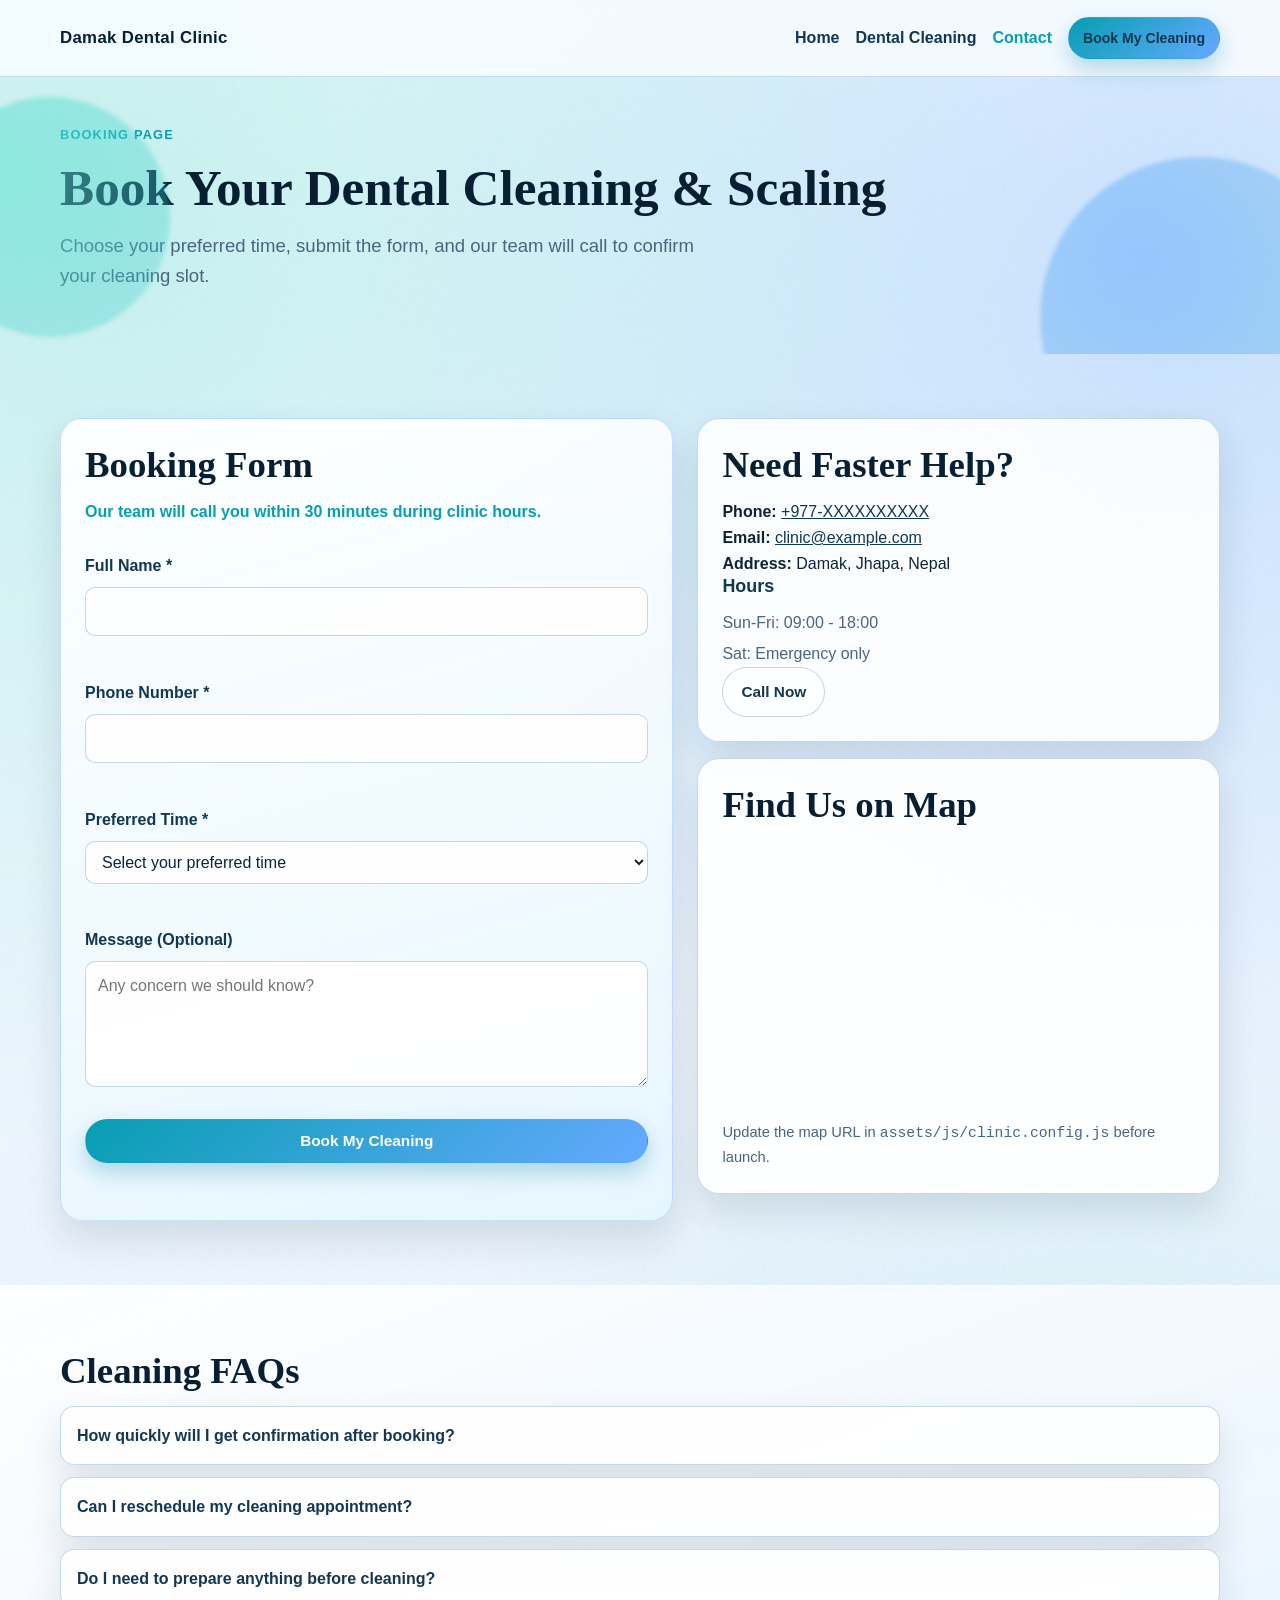
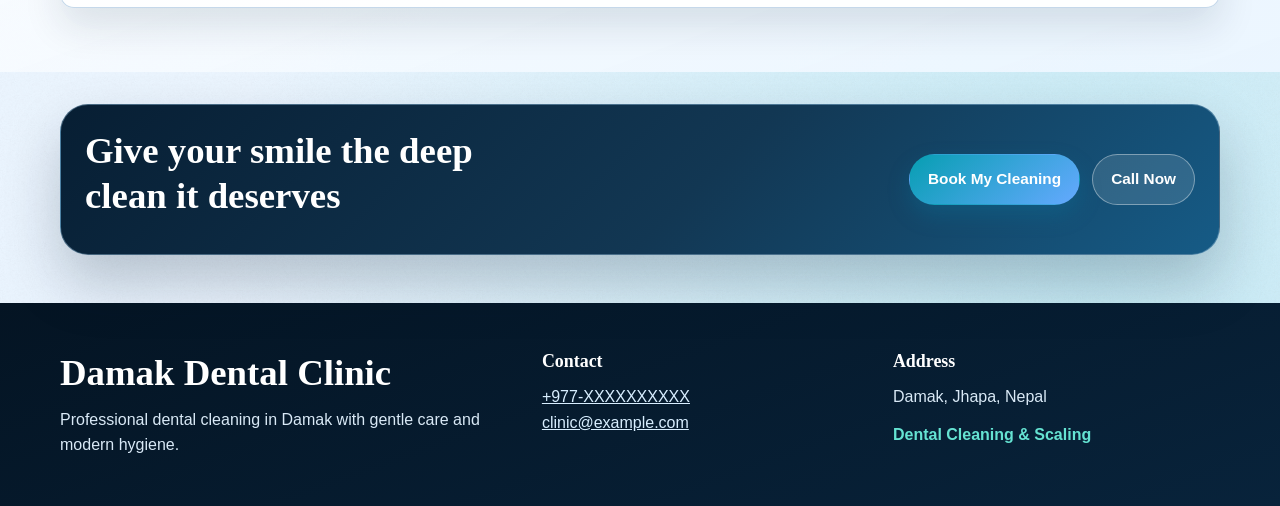
==== contact.html @ 348a1a47 "Initial dental cleaning site" ====
<!doctype html>
<html lang="en">
<head>
  <meta charset="UTF-8" />
  <meta name="viewport" content="width=device-width, initial-scale=1.0" />
  <title>Book Dental Cleaning | Damak Dental Clinic</title>
  <meta name="description" content="Book your dental cleaning in Damak. Send your preferred time and our clinic team will confirm your appointment quickly." />
  <meta property="og:title" content="Book Dental Cleaning in Damak" />
  <meta property="og:description" content="Fast booking for professional teeth cleaning and scaling in Damak." />
  <meta property="og:type" content="website" />
  <meta property="og:url" content="https://example.com/contact.html" />
  <meta property="og:image" content="https://example.com/assets/images/hero-cleaning-main.jpg" />
  <link rel="stylesheet" href="assets/css/styles.css" />
</head>
<body>
  <a class="skip-link" href="#main-content">Skip to content</a>
  <header class="site-header">
    <div class="container nav-wrap">
      <a href="index.html" class="brand" data-clinic-name>Damak Dental Clinic</a>
      <button class="nav-toggle" type="button" aria-expanded="false" aria-controls="site-nav" aria-label="Toggle menu">
        <span></span><span></span><span></span>
      </button>
      <nav id="site-nav" class="site-nav" aria-label="Main navigation">
        <a href="index.html">Home</a>
        <a href="services.html">Dental Cleaning</a>
        <a class="active" href="contact.html">Contact</a>
        <a class="btn btn-primary btn-sm" data-primary-cta href="contact.html#booking-form">Book My Cleaning</a>
      </nav>
    </div>
  </header>

  <main id="main-content">
    <section class="hero section page-intro">
      <div class="hero-bg" aria-hidden="true">
        <span class="parallax-layer orb orb-1" data-speed="0.06"></span>
        <span class="parallax-layer orb orb-2" data-speed="0.1"></span>
      </div>
      <div class="container">
        <p class="kicker">Booking Page</p>
        <h1>Book Your <span data-primary-service>Dental Cleaning &amp; Scaling</span></h1>
        <p class="lead">Choose your preferred time, submit the form, and our team will call to confirm your cleaning slot.</p>
      </div>
    </section>

    <section class="section reveal">
      <div class="container booking-grid">
        <article class="card form-card highlight-card">
          <h2>Booking Form</h2>
          <p class="booking-window" data-booking-window>Our team will call you within 30 minutes during clinic hours.</p>
          <form id="booking-form" novalidate>
            <label for="name">Full Name *</label>
            <input id="name" name="name" type="text" autocomplete="name" required />
            <p id="name-error" class="field-error" role="alert"></p>

            <label for="phone">Phone Number *</label>
            <input id="phone" name="phone" type="tel" autocomplete="tel" required />
            <p id="phone-error" class="field-error" role="alert"></p>

            <label for="preferredTime">Preferred Time *</label>
            <select id="preferredTime" name="preferredTime" required>
              <option value="">Select your preferred time</option>
              <option value="9:00 AM - 11:00 AM">9:00 AM - 11:00 AM</option>
              <option value="11:00 AM - 1:00 PM">11:00 AM - 1:00 PM</option>
              <option value="1:00 PM - 3:00 PM">1:00 PM - 3:00 PM</option>
              <option value="3:00 PM - 6:00 PM">3:00 PM - 6:00 PM</option>
            </select>
            <p id="preferredTime-error" class="field-error" role="alert"></p>

            <label for="message">Message (Optional)</label>
            <textarea id="message" name="message" rows="4" placeholder="Any concern we should know?"></textarea>
            <p id="message-error" class="field-error" role="alert"></p>

            <button type="submit" class="btn btn-primary" data-primary-cta-label>Book My Cleaning</button>
            <p id="form-status" class="form-status" aria-live="polite"></p>
          </form>
        </article>

        <aside class="contact-side">
          <article class="card">
            <h2>Need Faster Help?</h2>
            <p><strong>Phone:</strong> <a data-phone-link href="tel:+977XXXXXXXXXX"><span data-phone-display>+977-XXXXXXXXXX</span></a></p>
            <p><strong>Email:</strong> <a data-email-link href="mailto:clinic@example.com">clinic@example.com</a></p>
            <p><strong>Address:</strong> <span data-address>Damak, Jhapa, Nepal</span></p>
            <h3>Hours</h3>
            <ul class="hours" data-hours-list>
              <li>Sun-Fri: 9:00 AM - 6:00 PM</li>
              <li>Sat: Emergency only</li>
            </ul>
            <a class="btn btn-secondary" data-phone-link href="tel:+977XXXXXXXXXX">Call Now</a>
          </article>

          <article class="card map-card">
            <h2>Find Us on Map</h2>
            <iframe
              title="Clinic location map"
              data-map-embed
              src="https://www.google.com/maps/embed?pb=PLACEHOLDER"
              loading="lazy"
              referrerpolicy="no-referrer-when-downgrade"
              allowfullscreen>
            </iframe>
            <p class="note">Update the map URL in <code>assets/js/clinic.config.js</code> before launch.</p>
          </article>
        </aside>
      </div>
    </section>

    <section class="section section-alt reveal">
      <div class="container">
        <h2>Cleaning FAQs</h2>
        <div class="faq-group">
          <details class="faq-item">
            <summary>How quickly will I get confirmation after booking?</summary>
            <p>We typically confirm by phone within clinic working hours on the same day.</p>
          </details>
          <details class="faq-item">
            <summary>Can I reschedule my cleaning appointment?</summary>
            <p>Yes, call us and we will help you choose the next available suitable slot.</p>
          </details>
          <details class="faq-item">
            <summary>Do I need to prepare anything before cleaning?</summary>
            <p>No major preparation needed. Brush normally and tell us about sensitivity or current medication.</p>
          </details>
        </div>
      </div>
    </section>

    <section class="section cta-band reveal">
      <div class="container cta-inner">
        <h2>Give your smile the deep clean it deserves</h2>
        <div class="cta-actions">
          <a class="btn btn-primary" data-primary-cta href="contact.html#booking-form">Book My Cleaning</a>
          <a class="btn btn-secondary" data-phone-link href="tel:+977XXXXXXXXXX">Call Now</a>
        </div>
      </div>
    </section>
  </main>

  <footer class="site-footer">
    <div class="container footer-grid">
      <div>
        <h2 data-clinic-name>Damak Dental Clinic</h2>
        <p data-tagline>Gentle, affordable dental care in Damak</p>
      </div>
      <div>
        <h3>Contact</h3>
        <p><a data-phone-link href="tel:+977XXXXXXXXXX"><span data-phone-display>+977-XXXXXXXXXX</span></a></p>
        <p><a data-email-link href="mailto:clinic@example.com">clinic@example.com</a></p>
      </div>
      <div>
        <h3>Address</h3>
        <p data-address>Damak, Jhapa, Nepal</p>
        <p class="footer-service"><span data-primary-service>Dental Cleaning &amp; Scaling</span></p>
      </div>
    </div>
  </footer>

  <a class="mobile-primary-cta pulse" data-primary-cta href="contact.html#booking-form">Book My Cleaning</a>

  <script src="assets/js/clinic.config.js"></script>
  <script src="assets/js/main.js"></script>
  <script src="assets/js/contact.js"></script>
</body>
</html>
---- assets/css/styles.css ----
:root {
  --navy-950: #04101c;
  --navy-900: #071e33;
  --navy-800: #123753;
  --aqua-600: #079eb2;
  --aqua-500: #10b6c7;
  --mint-400: #65e3d2;
  --sky-400: #65a9ff;
  --white: #ffffff;
  --surface: #f8fcff;
  --surface-strong: #ecf6ff;
  --text: #0f2236;
  --text-muted: #4a657f;
  --border: #bfd4e8;
  --danger: #be2d39;
  --success: #0d8154;
  --shadow-soft: 0 18px 38px rgba(5, 37, 61, 0.12);
  --shadow-deep: 0 28px 56px rgba(2, 24, 40, 0.22);
  --radius-lg: 22px;
  --radius-md: 14px;
  --radius-sm: 10px;
  --space-1: 8px;
  --space-2: 12px;
  --space-3: 16px;
  --space-4: 24px;
  --space-5: 32px;
  --space-6: 48px;
  --space-7: 64px;
  --max-width: 1160px;
  --font-body: "Avenir Next", "Trebuchet MS", "Segoe UI", sans-serif;
  --font-display: "Palatino Linotype", "Book Antiqua", "Times New Roman", serif;
}

*,
*::before,
*::after {
  box-sizing: border-box;
}

html,
body {
  margin: 0;
  padding: 0;
}

body {
  font-family: var(--font-body);
  color: var(--text);
  line-height: 1.6;
  background:
    url("../images/pattern-noise.png"),
    radial-gradient(circle at 8% 10%, rgba(101, 227, 210, 0.32), transparent 42%),
    radial-gradient(circle at 92% 14%, rgba(101, 169, 255, 0.3), transparent 40%),
    radial-gradient(circle at 85% 88%, rgba(16, 182, 199, 0.18), transparent 40%),
    linear-gradient(180deg, #f3fbff 0%, #e9f4ff 100%);
  background-size: 120px 120px, auto, auto, auto, auto;
  background-repeat: repeat, no-repeat, no-repeat, no-repeat, no-repeat;
}

a {
  color: var(--navy-800);
}

a,
button,
input,
textarea,
select,
summary {
  transition: all 0.25s ease;
}

a:focus-visible,
button:focus-visible,
input:focus-visible,
textarea:focus-visible,
select:focus-visible,
summary:focus-visible {
  outline: 3px solid rgba(7, 158, 178, 0.35);
  outline-offset: 2px;
}

.skip-link {
  position: absolute;
  left: -999px;
  top: 10px;
  z-index: 100;
  background: var(--navy-900);
  color: var(--white);
  border-radius: var(--radius-sm);
  padding: 10px 14px;
  text-decoration: none;
}

.skip-link:focus {
  left: 12px;
}

.container {
  width: min(100% - 2rem, var(--max-width));
  margin-inline: auto;
}

.section {
  position: relative;
  padding: var(--space-7) 0;
}

.section-tight {
  padding: var(--space-5) 0;
}

.section-alt {
  background: linear-gradient(160deg, rgba(255, 255, 255, 0.9), rgba(236, 246, 255, 0.95));
}

.kicker {
  margin: 0 0 var(--space-2);
  text-transform: uppercase;
  letter-spacing: 0.09em;
  font-size: 0.8rem;
  font-weight: 800;
  color: var(--aqua-600);
}

h1,
h2,
h3 {
  margin: 0 0 var(--space-2);
  line-height: 1.2;
}

h1,
h2 {
  font-family: var(--font-display);
}

h1 {
  font-size: clamp(2rem, 5vw, 3.2rem);
  color: var(--navy-900);
}

h2 {
  font-size: clamp(1.5rem, 3.5vw, 2.3rem);
  color: var(--navy-900);
}

h3 {
  font-size: 1.12rem;
  color: var(--navy-800);
}

p {
  margin: 0;
}

.lead {
  color: var(--text-muted);
  max-width: 62ch;
  font-size: clamp(1rem, 2.2vw, 1.16rem);
}

.site-header {
  position: sticky;
  top: 0;
  z-index: 50;
  background: rgba(248, 252, 255, 0.88);
  backdrop-filter: blur(10px);
  border-bottom: 1px solid rgba(191, 212, 232, 0.8);
}

.nav-wrap {
  min-height: 76px;
  display: flex;
  align-items: center;
  justify-content: space-between;
  gap: var(--space-3);
}

.brand {
  color: var(--navy-900);
  text-decoration: none;
  font-weight: 900;
  letter-spacing: 0.02em;
  font-size: 1.05rem;
}

.site-nav {
  display: flex;
  align-items: center;
  gap: var(--space-3);
}

.site-nav a {
  text-decoration: none;
  font-weight: 700;
  color: var(--navy-800);
}

.site-nav a.active {
  color: var(--aqua-600);
}

.nav-toggle {
  display: none;
  width: 44px;
  height: 38px;
  border: 1px solid var(--border);
  border-radius: var(--radius-sm);
  background: var(--white);
  padding: 7px;
  cursor: pointer;
}

.nav-toggle span {
  display: block;
  width: 100%;
  height: 2px;
  background: var(--navy-900);
  margin: 4px 0;
}

.btn {
  display: inline-flex;
  align-items: center;
  justify-content: center;
  text-decoration: none;
  border-radius: 999px;
  border: 1px solid transparent;
  padding: 12px 18px;
  font-weight: 800;
  cursor: pointer;
  font-size: 0.96rem;
}

.btn-small,
.btn-sm {
  padding: 9px 14px;
  font-size: 0.88rem;
}

.btn-primary {
  background: linear-gradient(140deg, var(--aqua-600), var(--sky-400));
  color: var(--white);
  box-shadow: 0 10px 22px rgba(8, 124, 164, 0.28);
}

.btn-primary:hover {
  transform: translateY(-2px);
  box-shadow: 0 14px 26px rgba(8, 124, 164, 0.34);
}

.btn-secondary {
  background: rgba(255, 255, 255, 0.72);
  color: var(--navy-800);
  border-color: rgba(18, 55, 83, 0.22);
}

.btn-secondary:hover {
  transform: translateY(-2px);
  border-color: rgba(18, 55, 83, 0.35);
}

.hero {
  overflow: hidden;
  padding-top: var(--space-6);
}

.hero-bg {
  position: absolute;
  inset: 0;
  pointer-events: none;
}

.orb {
  position: absolute;
  border-radius: 999px;
  filter: blur(2px);
}

.orb-1 {
  width: 240px;
  height: 240px;
  left: -70px;
  top: 20px;
  background: radial-gradient(circle at 30% 30%, rgba(101, 227, 210, 0.6), rgba(16, 182, 199, 0.22));
}

.orb-2 {
  width: 320px;
  height: 320px;
  right: -80px;
  top: 80px;
  background: radial-gradient(circle at 30% 30%, rgba(101, 169, 255, 0.5), rgba(7, 158, 178, 0.2));
}

.orb-3 {
  width: 180px;
  height: 180px;
  right: 34%;
  bottom: 20px;
  background: radial-gradient(circle at 40% 40%, rgba(101, 227, 210, 0.42), rgba(7, 158, 178, 0.12));
}

.hero-grid {
  display: grid;
  gap: var(--space-5);
  align-items: center;
  grid-template-columns: 1.05fr 0.95fr;
}

.hero-copy {
  position: relative;
  z-index: 1;
}

.hero-actions {
  margin-top: var(--space-4);
  display: flex;
  flex-wrap: wrap;
  gap: var(--space-2);
}

.hero-benefits {
  margin: var(--space-4) 0 0;
  padding: 0;
  list-style: none;
  display: grid;
  gap: 8px;
}

.hero-benefits li {
  color: var(--navy-800);
  font-weight: 700;
  position: relative;
  padding-left: 26px;
}

.hero-benefits li::before {
  content: "";
  position: absolute;
  left: 0;
  top: 7px;
  width: 12px;
  height: 12px;
  border-radius: 999px;
  background: linear-gradient(120deg, var(--aqua-600), var(--mint-400));
  box-shadow: 0 0 0 4px rgba(16, 182, 199, 0.14);
}

.hero-media {
  position: relative;
  z-index: 1;
  display: grid;
  gap: var(--space-3);
}

.hero-stack {
  display: grid;
  gap: var(--space-3);
  grid-template-columns: 0.9fr 1.1fr;
}

.image-frame {
  border-radius: var(--radius-lg);
  overflow: hidden;
  border: 1px solid rgba(191, 212, 232, 0.9);
  background: linear-gradient(150deg, #d5ecff, #c1ddf3, #d0f4ef);
  position: relative;
}

.image-frame img {
  display: block;
  width: 100%;
  height: 100%;
  object-fit: cover;
}

.hero-main {
  min-height: 360px;
  box-shadow: var(--shadow-deep);
}

.hero-detail {
  min-height: 220px;
}

.image-frame.is-missing img {
  opacity: 0;
}

.image-frame.is-missing::after {
  content: "Dental image placeholder";
  position: absolute;
  inset: auto 16px 16px 16px;
  padding: 8px 10px;
  font-size: 0.8rem;
  color: var(--navy-900);
  background: rgba(255, 255, 255, 0.84);
  border-radius: 999px;
  text-align: center;
  font-weight: 700;
}

.card,
.glass,
.offer-card,
.trust-strip,
.testimonial-card {
  border-radius: var(--radius-lg);
  border: 1px solid rgba(191, 212, 232, 0.9);
}

.card {
  background: rgba(255, 255, 255, 0.88);
  box-shadow: var(--shadow-soft);
  padding: var(--space-4);
}

.glass {
  background: linear-gradient(145deg, rgba(248, 252, 255, 0.92), rgba(232, 246, 255, 0.82));
  backdrop-filter: blur(4px);
}

.offer-card {
  padding: var(--space-4);
  box-shadow: var(--shadow-soft);
}

.offer-kicker {
  color: var(--aqua-600);
  font-weight: 800;
  text-transform: uppercase;
  letter-spacing: 0.07em;
  font-size: 0.74rem;
  margin-bottom: 6px;
}

.offer-price {
  margin-top: var(--space-2);
  margin-bottom: var(--space-2);
  font-family: var(--font-display);
  font-size: 1.7rem;
  color: var(--navy-900);
}

[data-offer-points] {
  margin: 0 0 var(--space-3);
  padding-left: 18px;
  color: var(--text-muted);
}

[data-offer-points] li + li {
  margin-top: 6px;
}

.trust-strip {
  display: grid;
  gap: var(--space-3);
  align-items: center;
  background: rgba(255, 255, 255, 0.88);
  padding: var(--space-4);
  box-shadow: var(--shadow-soft);
}

.rating-chip {
  display: flex;
  align-items: center;
  gap: var(--space-2);
  flex-wrap: wrap;
  font-weight: 700;
}

.stars {
  color: #f6b400;
  letter-spacing: 0.1em;
  font-size: 1.1rem;
}

.stats {
  margin: 0;
  padding: 0;
  list-style: none;
  display: grid;
  grid-template-columns: repeat(3, minmax(0, 1fr));
  gap: var(--space-2);
}

.stats li {
  background: rgba(236, 246, 255, 0.95);
  border: 1px solid rgba(191, 212, 232, 0.85);
  border-radius: var(--radius-md);
  padding: var(--space-2);
  display: grid;
  gap: 4px;
}

.stats strong {
  font-family: var(--font-display);
  font-size: 1.5rem;
  color: var(--navy-900);
}

.stats span {
  color: var(--text-muted);
  font-size: 0.9rem;
}

.badge-list {
  margin: 0;
  padding: 0;
  list-style: none;
  display: flex;
  flex-wrap: wrap;
  gap: 10px;
}

.badge-list li {
  border-radius: 999px;
  padding: 6px 12px;
  font-size: 0.85rem;
  font-weight: 700;
  color: var(--navy-800);
  background: rgba(101, 227, 210, 0.2);
}

.section-head {
  margin-bottom: var(--space-3);
  display: flex;
  justify-content: space-between;
  gap: var(--space-3);
  align-items: end;
  flex-wrap: wrap;
}

.text-link {
  text-decoration: none;
  font-weight: 800;
}

.grid {
  display: grid;
  gap: var(--space-3);
}

.grid.three {
  grid-template-columns: repeat(3, minmax(0, 1fr));
}

.feature-card p {
  color: var(--text-muted);
}

.timeline {
  margin: var(--space-4) 0 0;
  padding: 0;
  list-style: none;
  display: grid;
  grid-template-columns: repeat(4, minmax(0, 1fr));
  gap: var(--space-3);
}

.timeline li {
  position: relative;
  background: rgba(255, 255, 255, 0.95);
  border: 1px solid rgba(191, 212, 232, 0.9);
  border-radius: var(--radius-md);
  box-shadow: var(--shadow-soft);
  padding: var(--space-4);
}

.timeline li::before {
  content: "";
  width: 13px;
  height: 13px;
  border-radius: 999px;
  position: absolute;
  left: var(--space-4);
  top: -6px;
  background: linear-gradient(130deg, var(--aqua-600), var(--mint-400));
  box-shadow: 0 0 0 4px rgba(16, 182, 199, 0.15);
}

.timeline li p {
  color: var(--text-muted);
}

.testimonial-grid {
  display: grid;
  grid-template-columns: repeat(3, minmax(0, 1fr));
  gap: var(--space-3);
}

.testimonial-card {
  background: rgba(255, 255, 255, 0.94);
  box-shadow: var(--shadow-soft);
  padding: var(--space-3);
  display: grid;
  gap: var(--space-2);
}

.testimonial-card img {
  width: 100%;
  height: 180px;
  object-fit: cover;
  border-radius: var(--radius-md);
  border: 1px solid rgba(191, 212, 232, 0.9);
}

.testimonial-card p {
  color: var(--text-muted);
}

.testimonial-card h3 {
  margin: 0;
}

.split {
  display: grid;
  grid-template-columns: 1fr 1fr;
  gap: var(--space-4);
  align-items: stretch;
}

.clinic-photo-card {
  min-height: 340px;
  box-shadow: var(--shadow-deep);
}

.doctor-card .doctor-name {
  font-size: 1.25rem;
  font-weight: 900;
  color: var(--navy-900);
}

.doctor-portrait {
  min-height: 220px;
  margin-bottom: var(--space-3);
}

.doctor-card .doctor-credential {
  color: var(--aqua-600);
  font-weight: 800;
  margin-bottom: var(--space-2);
}

.cta-band {
  padding-top: var(--space-5);
  padding-bottom: var(--space-6);
}

.cta-inner {
  background: linear-gradient(135deg, var(--navy-900), var(--navy-800) 55%, #165b86);
  color: var(--white);
  border-radius: 28px;
  box-shadow: var(--shadow-deep);
  border: 1px solid rgba(132, 172, 199, 0.5);
  display: flex;
  align-items: center;
  justify-content: space-between;
  gap: var(--space-3);
  padding: var(--space-4);
}

.cta-inner h2 {
  color: var(--white);
  max-width: 25ch;
}

.cta-actions {
  display: flex;
  flex-wrap: wrap;
  gap: var(--space-2);
}

.cta-inner .btn-secondary {
  background: rgba(255, 255, 255, 0.12);
  color: var(--white);
  border-color: rgba(255, 255, 255, 0.38);
}

.service-hero .hero-grid {
  align-items: end;
}

.check-list {
  margin: 0;
  padding-left: 20px;
}

.check-list li + li {
  margin-top: 9px;
}

.faq-group {
  display: grid;
  gap: var(--space-2);
}

.faq-item {
  border: 1px solid rgba(191, 212, 232, 0.9);
  border-radius: var(--radius-md);
  background: rgba(255, 255, 255, 0.92);
  box-shadow: var(--shadow-soft);
  padding: 0 var(--space-3);
}

.faq-item summary {
  cursor: pointer;
  list-style: none;
  font-weight: 800;
  color: var(--navy-800);
  padding: var(--space-3) 0;
}

.faq-item summary::-webkit-details-marker {
  display: none;
}

.faq-item p {
  padding-bottom: var(--space-3);
  color: var(--text-muted);
}

.booking-grid {
  display: grid;
  gap: var(--space-4);
  grid-template-columns: 1.08fr 0.92fr;
  align-items: start;
}

.highlight-card {
  border: 1px solid rgba(101, 169, 255, 0.35);
  background: linear-gradient(165deg, rgba(255, 255, 255, 0.95), rgba(230, 246, 255, 0.92));
}

.booking-window {
  color: var(--aqua-600);
  font-weight: 800;
  margin-bottom: var(--space-3);
}

.contact-side {
  display: grid;
  gap: var(--space-3);
}

form {
  display: grid;
  gap: 8px;
}

label {
  margin-top: var(--space-2);
  font-weight: 800;
  color: var(--navy-800);
}

input,
textarea,
select {
  width: 100%;
  border: 1px solid rgba(191, 212, 232, 0.95);
  border-radius: var(--radius-sm);
  font: inherit;
  color: var(--text);
  background: rgba(255, 255, 255, 0.95);
  padding: 11px 12px;
}

textarea {
  resize: vertical;
  min-height: 100px;
}

.field-error {
  margin: 0;
  min-height: 1.1em;
  color: var(--danger);
  font-size: 0.9rem;
}

.form-status {
  margin: 6px 0 0;
  min-height: 1.2em;
  font-weight: 700;
}

.form-status.success {
  color: var(--success);
}

.form-status.error {
  color: var(--danger);
}

.map-card iframe {
  border: 0;
  width: 100%;
  min-height: 250px;
  border-radius: var(--radius-md);
  margin-top: var(--space-2);
}

.note {
  margin-top: var(--space-2);
  color: var(--text-muted);
  font-size: 0.92rem;
}

.hours {
  margin: 0;
  padding: 0;
  list-style: none;
  color: var(--text-muted);
}

.hours li + li {
  margin-top: 6px;
}

.site-footer {
  background: linear-gradient(160deg, #041423, #08233b);
  color: #d9e9f6;
  padding: var(--space-6) 0;
}

.site-footer h2,
.site-footer h3 {
  color: var(--white);
  font-family: var(--font-display);
}

.site-footer a {
  color: #d8eeff;
}

.footer-grid {
  display: grid;
  grid-template-columns: 1.4fr 1fr 1fr;
  gap: var(--space-4);
}

.footer-service {
  margin-top: var(--space-2);
  font-weight: 700;
  color: var(--mint-400);
}

.mobile-primary-cta {
  position: fixed;
  left: 50%;
  transform: translateX(-50%);
  bottom: 14px;
  z-index: 60;
  text-decoration: none;
  background: linear-gradient(140deg, var(--aqua-600), var(--sky-400));
  color: var(--white);
  border-radius: 999px;
  box-shadow: 0 12px 26px rgba(6, 53, 83, 0.35);
  padding: 12px 20px;
  font-weight: 900;
  display: none;
}

.hero-sequence {
  opacity: 0;
  transform: translateY(24px);
}

.reveal {
  opacity: 0;
  transform: translateY(30px);
  transition: opacity 0.75s ease, transform 0.75s cubic-bezier(0.2, 0.7, 0.1, 1);
}

.reveal.is-visible {
  opacity: 1;
  transform: translateY(0);
}

body.is-loaded .hero-sequence {
  animation: heroRise 0.8s cubic-bezier(0.2, 0.7, 0.1, 1) forwards;
}

body.is-loaded .hero-sequence:nth-child(2) {
  animation-delay: 0.12s;
}

.pulse {
  animation: softPulse 2.9s ease-in-out infinite;
}

@keyframes heroRise {
  from {
    opacity: 0;
    transform: translateY(24px);
  }
  to {
    opacity: 1;
    transform: translateY(0);
  }
}

@keyframes softPulse {
  0%,
  100% {
    box-shadow: 0 12px 26px rgba(6, 53, 83, 0.35);
  }
  50% {
    box-shadow: 0 14px 30px rgba(10, 144, 184, 0.5);
  }
}

@media (max-width: 1024px) {
  .hero-grid,
  .booking-grid,
  .split {
    grid-template-columns: 1fr;
  }

  .grid.three,
  .timeline,
  .testimonial-grid {
    grid-template-columns: repeat(2, minmax(0, 1fr));
  }

  .footer-grid {
    grid-template-columns: repeat(2, minmax(0, 1fr));
  }
}

@media (max-width: 800px) {
  .section {
    padding: var(--space-6) 0;
  }

  .nav-toggle {
    display: block;
  }

  .site-nav {
    display: none;
    position: absolute;
    left: 1rem;
    right: 1rem;
    top: 74px;
    background: rgba(255, 255, 255, 0.97);
    border: 1px solid var(--border);
    box-shadow: var(--shadow-soft);
    border-radius: var(--radius-md);
    padding: var(--space-2);
    flex-direction: column;
    align-items: stretch;
  }

  .site-nav.open {
    display: flex;
  }

  .hero-stack {
    grid-template-columns: 1fr;
  }

  .stats {
    grid-template-columns: 1fr;
  }

  .cta-inner {
    flex-direction: column;
    align-items: flex-start;
  }

  .mobile-primary-cta {
    display: inline-flex;
  }

  body {
    padding-bottom: 76px;
  }
}

@media (max-width: 640px) {
  .grid.three,
  .timeline,
  .testimonial-grid,
  .footer-grid {
    grid-template-columns: 1fr;
  }

  .hero-main {
    min-height: 270px;
  }
}

@media (prefers-reduced-motion: reduce) {
  * {
    animation-duration: 0.01ms !important;
    animation-iteration-count: 1 !important;
    transition-duration: 0.01ms !important;
    scroll-behavior: auto !important;
  }

  .hero-sequence,
  .reveal {
    opacity: 1 !important;
    transform: none !important;
  }
}
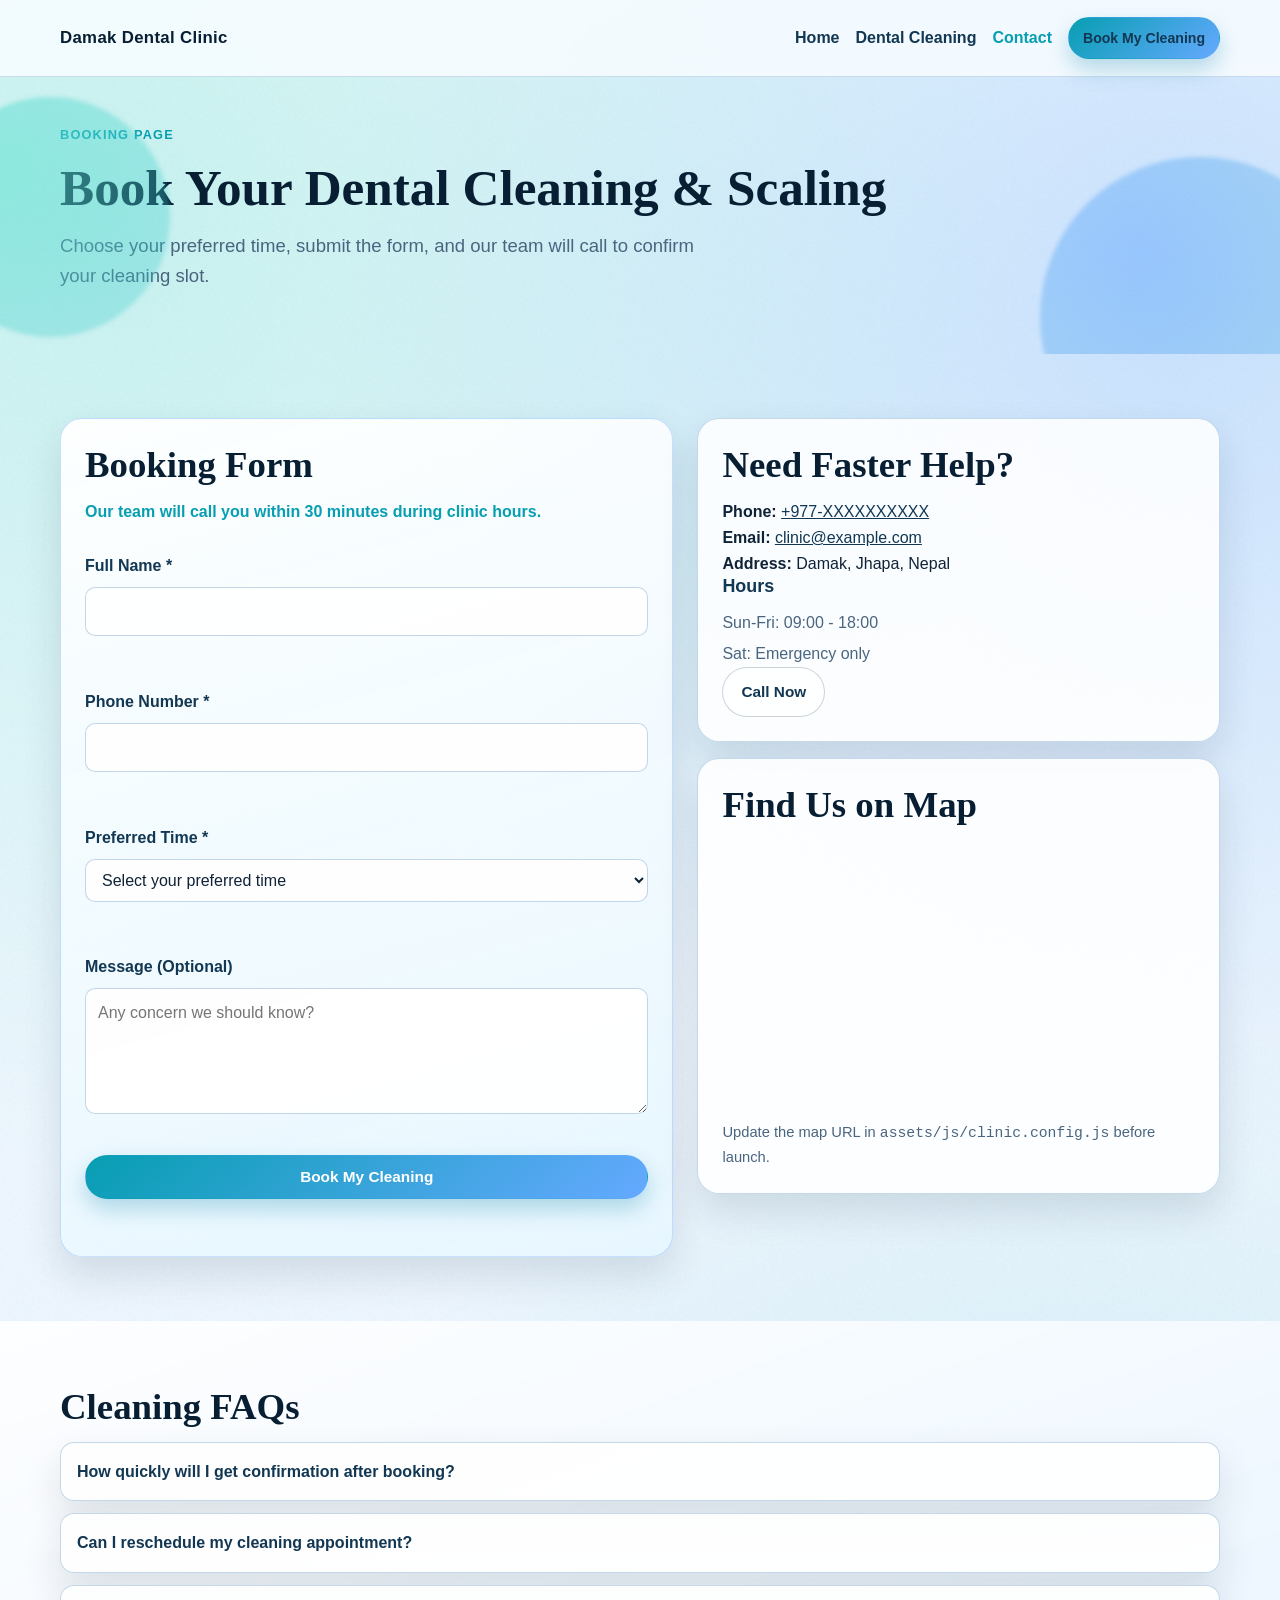
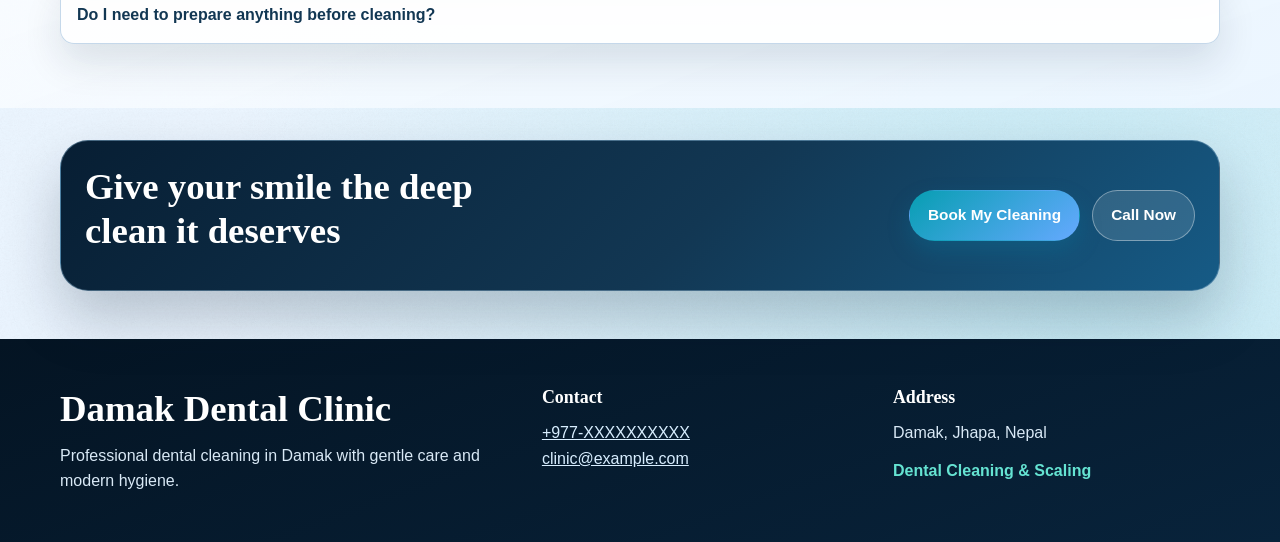
==== commit ce585772: "Add comprehensive security enhancements and UI improvements - Add CSP, X-Content-Type-Options, X-Fra" ====
--- a/contact.html
+++ b/contact.html
@@ -3,6 +3,10 @@
 <head>
   <meta charset="UTF-8" />
   <meta name="viewport" content="width=device-width, initial-scale=1.0" />
+  <meta http-equiv="Content-Security-Policy" content="default-src 'self'; script-src 'self' 'unsafe-inline'; style-src 'self' 'unsafe-inline'; img-src 'self' data: https:; font-src 'self'; connect-src 'self' https:; frame-src https://www.google.com; base-uri 'self'; form-action 'self' https:;" />
+  <meta http-equiv="X-Content-Type-Options" content="nosniff" />
+  <meta http-equiv="X-Frame-Options" content="SAMEORIGIN" />
+  <meta name="referrer" content="strict-origin-when-cross-origin" />
   <title>Book Dental Cleaning | Damak Dental Clinic</title>
   <meta name="description" content="Book your dental cleaning in Damak. Send your preferred time and our clinic team will confirm your appointment quickly." />
   <meta property="og:title" content="Book Dental Cleaning in Damak" />
@@ -55,6 +59,12 @@
             <label for="phone">Phone Number *</label>
             <input id="phone" name="phone" type="tel" autocomplete="tel" required />
             <p id="phone-error" class="field-error" role="alert"></p>
+
+            <!-- Honeypot field (hidden from users, visible to bots) -->
+            <div style="position: absolute; left: -9999px;" aria-hidden="true">
+              <label for="website">Website (leave blank)</label>
+              <input id="website" name="website" type="text" tabindex="-1" autocomplete="off" />
+            </div>
 
             <label for="preferredTime">Preferred Time *</label>
             <select id="preferredTime" name="preferredTime" required>
@@ -157,6 +167,17 @@
 
   <a class="mobile-primary-cta pulse" data-primary-cta href="contact.html#booking-form">Book My Cleaning</a>
 
+  <!-- Success Modal -->
+  <div id="success-modal" class="modal-overlay" role="dialog" aria-labelledby="modal-title" aria-modal="true">
+    <div class="modal-content">
+      <button class="modal-close" aria-label="Close modal">&times;</button>
+      <div class="modal-icon">✓</div>
+      <h2 id="modal-title">Booking Received!</h2>
+      <p>Thank you for booking your dental cleaning. Our team will call you within 30 minutes during clinic hours to confirm your appointment.</p>
+      <a href="index.html" class="btn btn-primary">Back to Home</a>
+    </div>
+  </div>
+
   <script src="assets/js/clinic.config.js"></script>
   <script src="assets/js/main.js"></script>
   <script src="assets/js/contact.js"></script>
--- a/assets/css/styles.css
+++ b/assets/css/styles.css
@@ -1007,3 +1007,190 @@
     transform: none !important;
   }
 }
+
+/* Success Modal Styles */
+.modal-overlay {
+  display: none;
+  position: fixed;
+  top: 0;
+  left: 0;
+  right: 0;
+  bottom: 0;
+  background: rgba(4, 16, 28, 0.75);
+  backdrop-filter: blur(4px);
+  z-index: 1000;
+  align-items: center;
+  justify-content: center;
+  padding: var(--space-3);
+  animation: fadeIn 0.3s ease;
+}
+
+.modal-overlay.show {
+  display: flex;
+}
+
+.modal-content {
+  background: var(--white);
+  border-radius: var(--radius-lg);
+  box-shadow: var(--shadow-deep);
+  max-width: 480px;
+  width: 100%;
+  padding: var(--space-6);
+  text-align: center;
+  animation: slideUp 0.4s ease;
+  position: relative;
+}
+
+.modal-icon {
+  width: 64px;
+  height: 64px;
+  margin: 0 auto var(--space-4);
+  background: linear-gradient(135deg, var(--aqua-500), var(--mint-400));
+  border-radius: 50%;
+  display: flex;
+  align-items: center;
+  justify-content: center;
+  font-size: 32px;
+  animation: scaleIn 0.5s ease 0.2s backwards;
+}
+
+.modal-content h2 {
+  margin-bottom: var(--space-3);
+  color: var(--navy-900);
+}
+
+.modal-content p {
+  color: var(--text-muted);
+  margin-bottom: var(--space-5);
+  line-height: 1.6;
+}
+
+.modal-close {
+  position: absolute;
+  top: var(--space-3);
+  right: var(--space-3);
+  background: transparent;
+  border: none;
+  font-size: 24px;
+  color: var(--text-muted);
+  cursor: pointer;
+  width: 32px;
+  height: 32px;
+  display: flex;
+  align-items: center;
+  justify-content: center;
+  border-radius: 50%;
+  transition: all 0.2s ease;
+}
+
+.modal-close:hover {
+  background: var(--surface);
+  color: var(--text);
+}
+
+/* Loading Spinner */
+.btn-loading {
+  position: relative;
+  pointer-events: none;
+  color: transparent !important;
+}
+
+.btn-loading::after {
+  content: "";
+  position: absolute;
+  width: 18px;
+  height: 18px;
+  top: 50%;
+  left: 50%;
+  margin-left: -9px;
+  margin-top: -9px;
+  border: 3px solid rgba(255, 255, 255, 0.3);
+  border-radius: 50%;
+  border-top-color: white;
+  animation: spin 0.7s linear infinite;
+}
+
+@keyframes fadeIn {
+  from {
+    opacity: 0;
+  }
+  to {
+    opacity: 1;
+  }
+}
+
+@keyframes slideUp {
+  from {
+    opacity: 0;
+    transform: translateY(30px);
+  }
+  to {
+    opacity: 1;
+    transform: translateY(0);
+  }
+}
+
+@keyframes scaleIn {
+  from {
+    transform: scale(0);
+    opacity: 0;
+  }
+  to {
+    transform: scale(1);
+    opacity: 1;
+  }
+}
+
+@keyframes spin {
+  to {
+    transform: rotate(360deg);
+  }
+}
+
+/* Enhanced form error styles */
+input[aria-invalid="true"],
+textarea[aria-invalid="true"],
+select[aria-invalid="true"] {
+  border-color: var(--danger);
+  box-shadow: 0 0 0 3px rgba(190, 45, 57, 0.1);
+}
+
+.field-error {
+  color: var(--danger);
+  font-size: 0.875rem;
+  min-height: 1.2em;
+  margin-top: var(--space-1);
+  font-weight: 600;
+}
+
+.form-status.success {
+  color: var(--success);
+  background: rgba(13, 129, 84, 0.08);
+  padding: var(--space-3);
+  border-radius: var(--radius-sm);
+  border: 1px solid rgba(13, 129, 84, 0.2);
+  font-weight: 600;
+}
+
+.form-status.error {
+  color: var(--danger);
+  background: rgba(190, 45, 57, 0.08);
+  padding: var(--space-3);
+  border-radius: var(--radius-sm);
+  border: 1px solid rgba(190, 45, 57, 0.2);
+  font-weight: 600;
+}
+
+/* Improved focus states for accessibility */
+:focus-visible {
+  outline: 3px solid rgba(7, 158, 178, 0.5);
+  outline-offset: 3px;
+}
+
+/* Better keyboard navigation visibility */
+.btn:focus-visible,
+a:focus-visible {
+  transform: translateY(-2px);
+  box-shadow: 0 6px 20px rgba(7, 158, 178, 0.3);
+}
+
